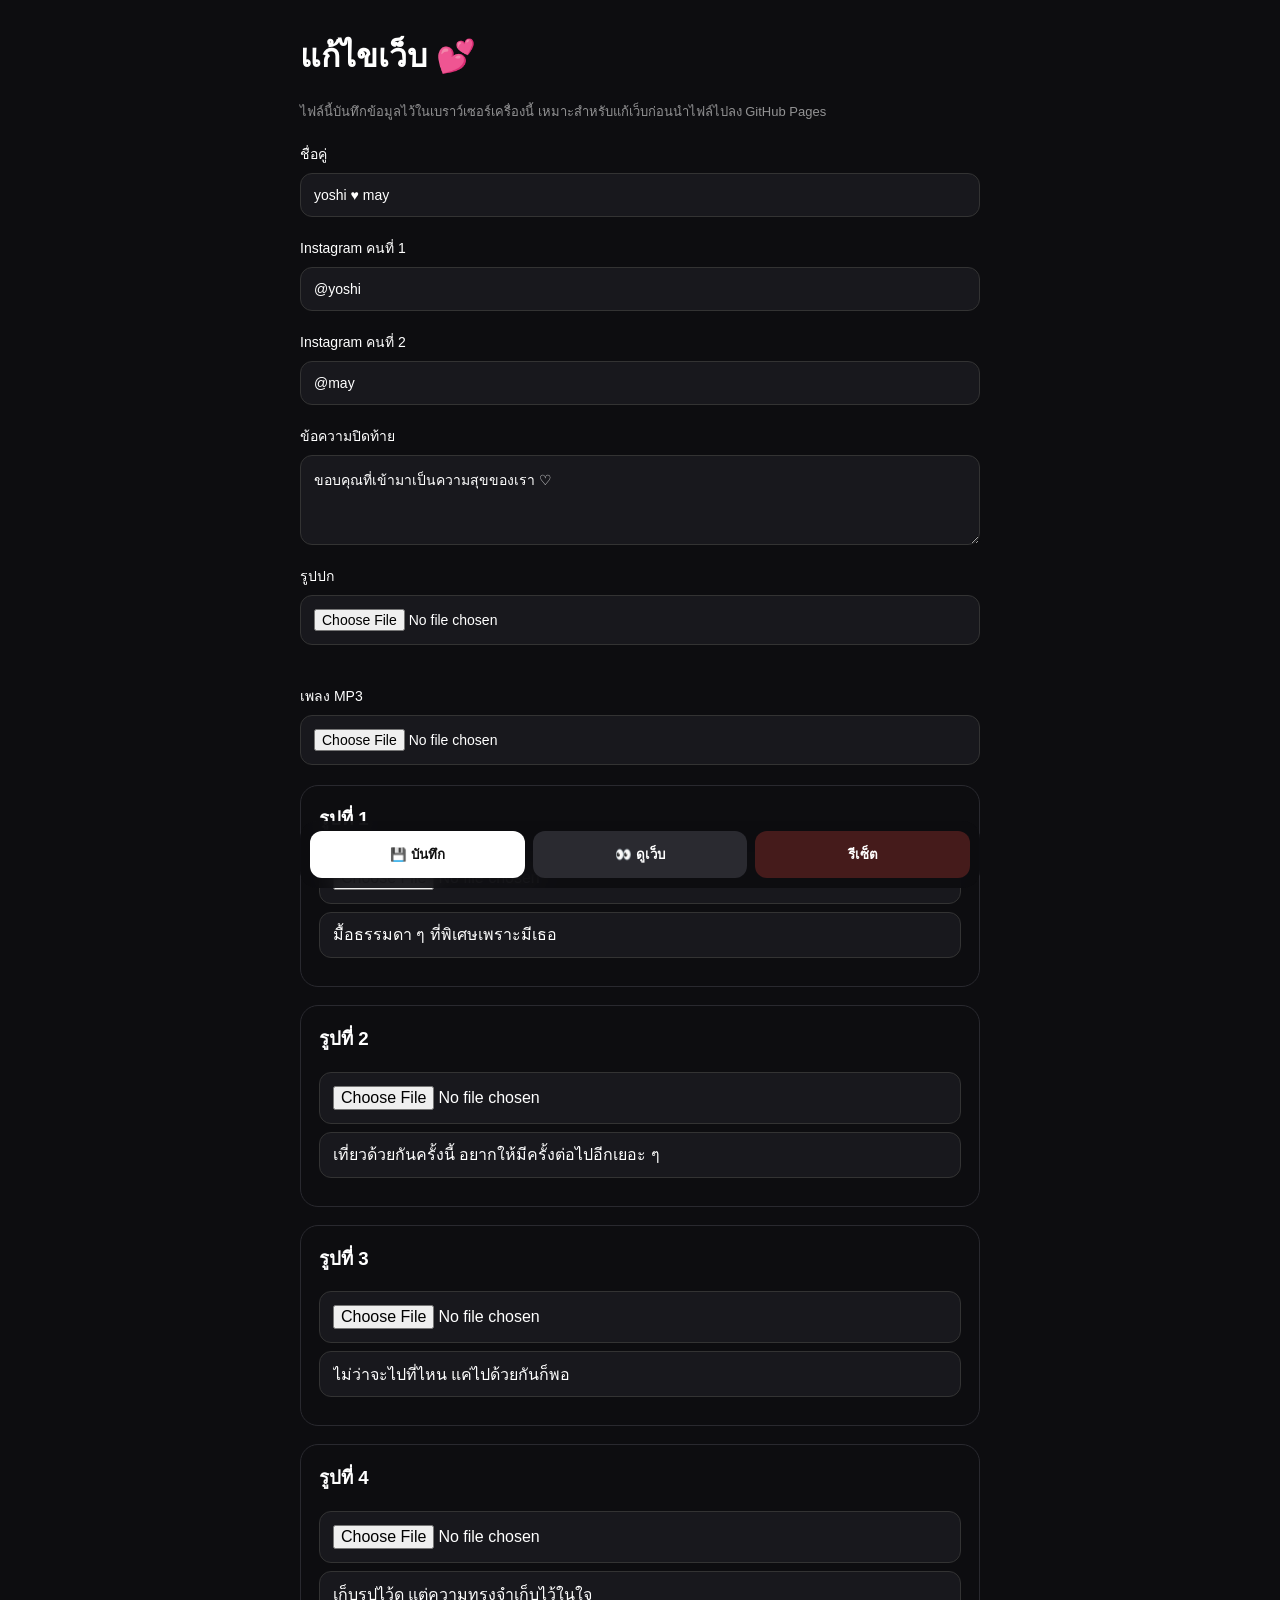
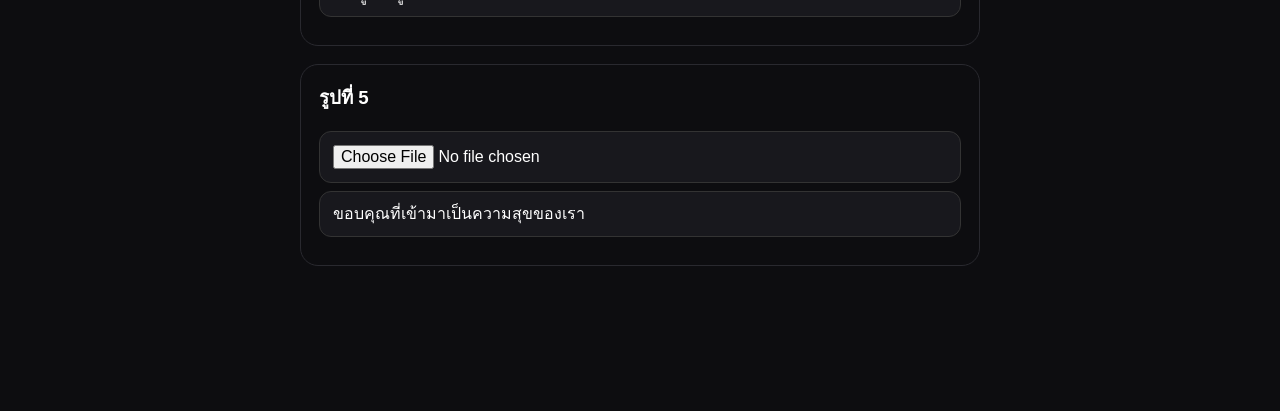
==== editor.html @ a1ca41bf "Add files via upload" ====
<!doctype html>
<html lang="th"><head><meta charset="utf-8"><meta name="viewport" content="width=device-width,initial-scale=1"><title>แก้ไขเว็บ | yoshi ♥️ may</title><link rel="stylesheet" href="editor.css"></head>
<body><div class="wrap"><h1>แก้ไขเว็บ 💕</h1><p class="hint">ไฟล์นี้บันทึกข้อมูลไว้ในเบราว์เซอร์เครื่องนี้ เหมาะสำหรับแก้เว็บก่อนนำไฟล์ไปลง GitHub Pages</p>
<label>ชื่อคู่<input id="coupleName"></label>
<label>Instagram คนที่ 1<input id="ig1"></label><label>Instagram คนที่ 2<input id="ig2"></label>
<label>ข้อความปิดท้าย<textarea id="ending"></textarea></label>
<label>รูปปก <input id="cover" type="file" accept="image/*"></label><img id="coverPreview" class="preview">
<label>เพลง MP3 <input id="music" type="file" accept="audio/mpeg,audio/mp3"></label>
<div id="photoInputs"></div>
<div class="buttons"><button onclick="save()">💾 บันทึก</button><button class="secondary" onclick="openSite()">👀 ดูเว็บ</button><button class="danger" onclick="resetData()">รีเซ็ต</button></div>
<p id="status"></p></div><script src="editor.js"></script></body></html>
---- editor.css ----
*{box-sizing:border-box}body{margin:0;background:#0d0d10;color:#fff;font-family:Arial,"Noto Sans Thai",sans-serif}.wrap{width:min(680px,92%);margin:30px auto 60px}h1{font-size:32px}.hint{opacity:.55;line-height:1.6;font-size:13px}label{display:block;margin:20px 0;font-size:14px}input,textarea{display:block;width:100%;margin-top:8px;padding:13px;border-radius:12px;border:1px solid #333;background:#18181d;color:#fff;font:inherit}textarea{min-height:90px;resize:vertical}.photo{padding:18px;border:1px solid #29292f;border-radius:18px;margin:18px 0}.photo h3{margin-top:0}.preview{max-width:180px;max-height:180px;object-fit:cover;border-radius:12px;display:block;margin-top:10px}.buttons{position:sticky;bottom:12px;display:flex;gap:8px;padding:10px;background:rgba(13,13,16,.9);backdrop-filter:blur(10px);border-radius:18px}button{flex:1;padding:13px;border:0;border-radius:12px;background:#fff;color:#111;font-weight:bold;cursor:pointer}.secondary{background:#2a2a30;color:#fff}.danger{background:#451b1b;color:#fff}#status{opacity:.7;text-align:center}
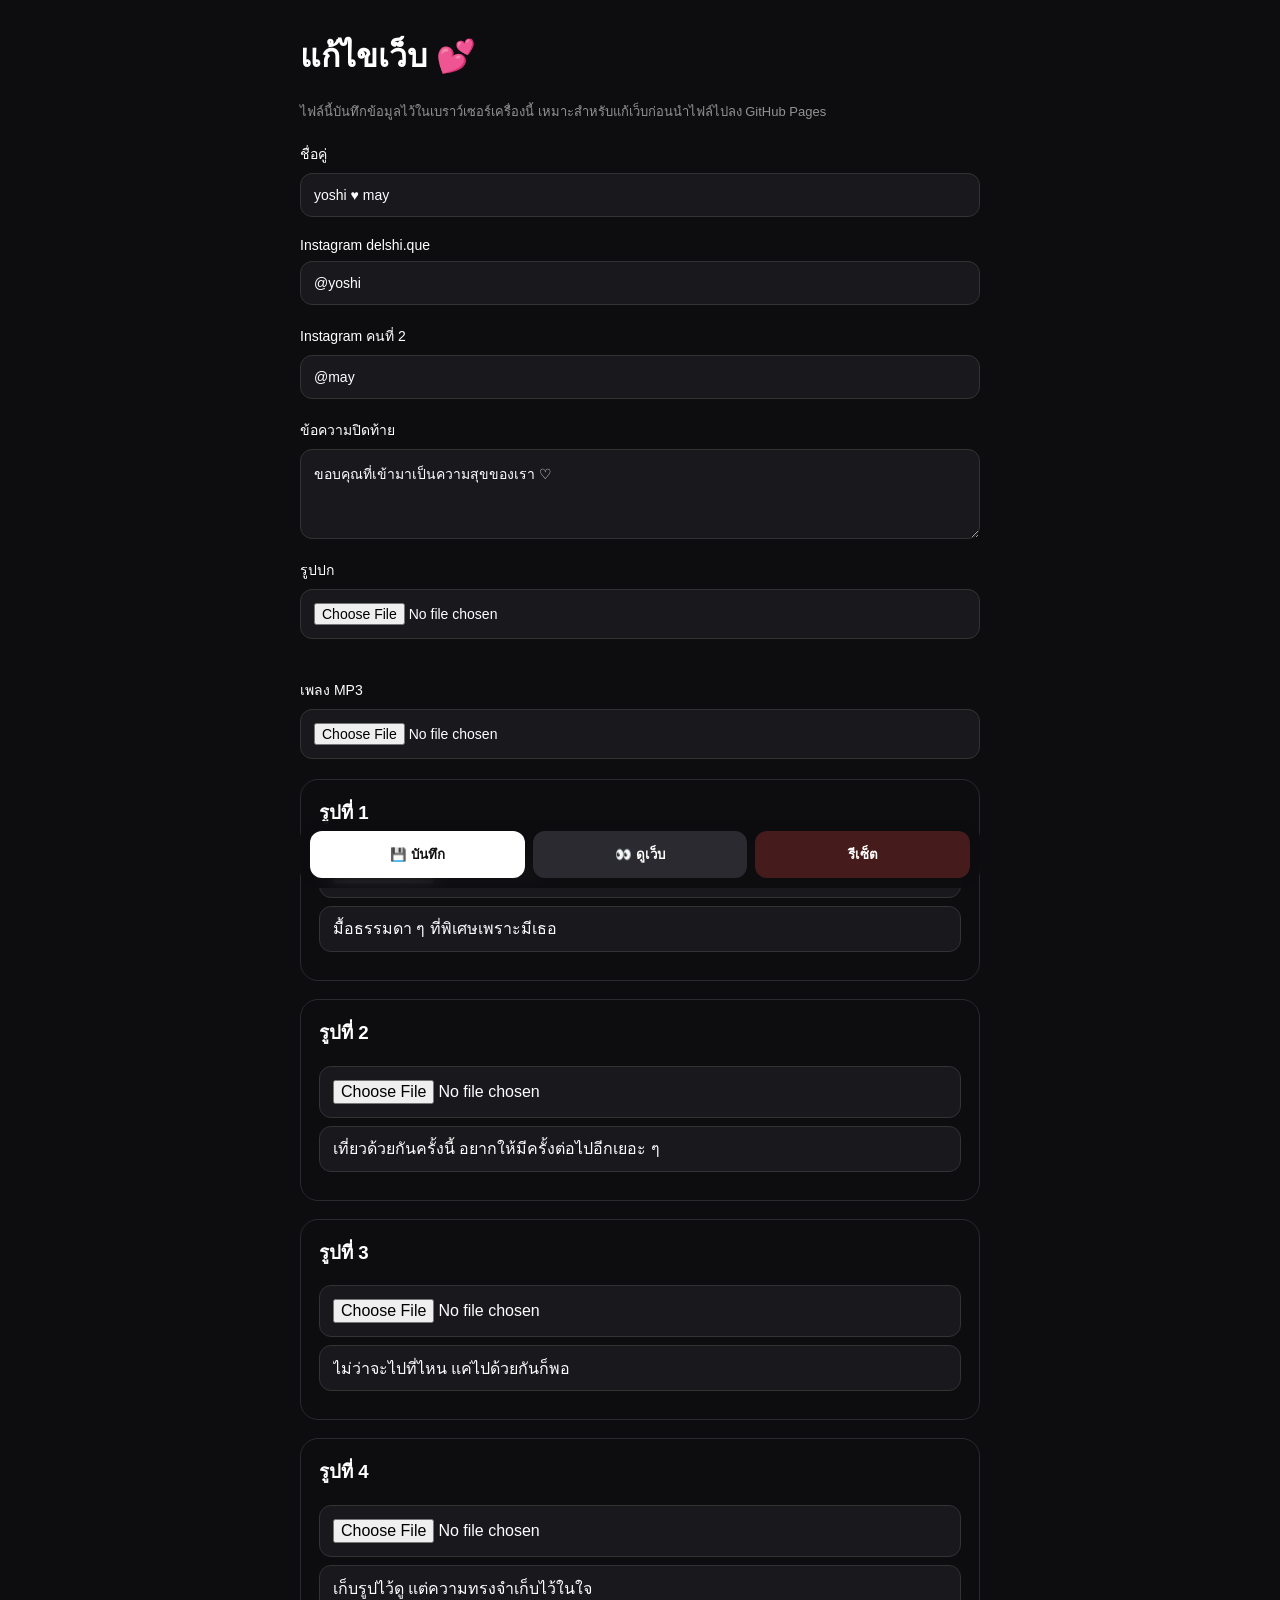
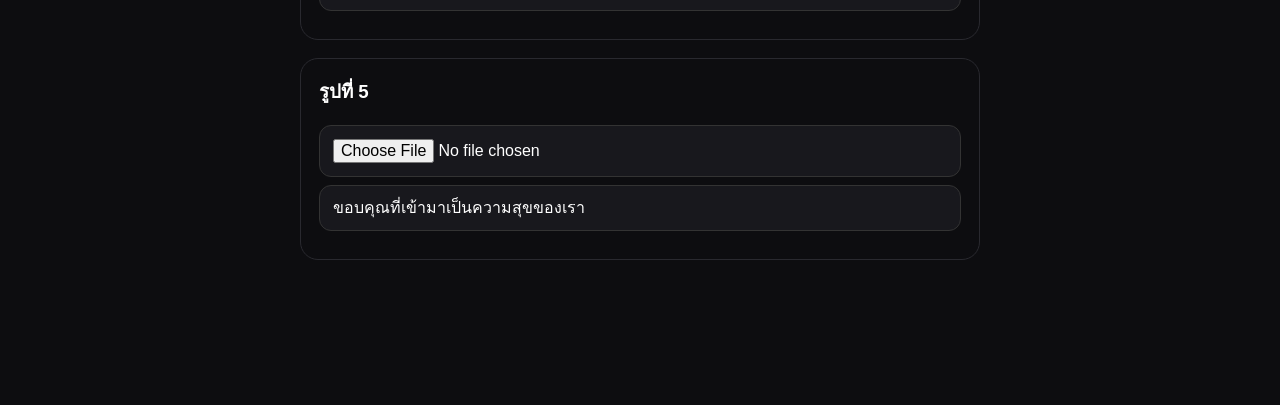
==== commit c11d5755: "Update editor.html" ====
--- a/editor.html
+++ b/editor.html
@@ -2,10 +2,10 @@
 <html lang="th"><head><meta charset="utf-8"><meta name="viewport" content="width=device-width,initial-scale=1"><title>แก้ไขเว็บ | yoshi ♥️ may</title><link rel="stylesheet" href="editor.css"></head>
 <body><div class="wrap"><h1>แก้ไขเว็บ 💕</h1><p class="hint">ไฟล์นี้บันทึกข้อมูลไว้ในเบราว์เซอร์เครื่องนี้ เหมาะสำหรับแก้เว็บก่อนนำไฟล์ไปลง GitHub Pages</p>
 <label>ชื่อคู่<input id="coupleName"></label>
-<label>Instagram คนที่ 1<input id="ig1"></label><label>Instagram คนที่ 2<input id="ig2"></label>
+<label>Instagram delshi.que<input id="ig1"></label><label>Instagram คนที่ 2<input id="ig2"></label>
 <label>ข้อความปิดท้าย<textarea id="ending"></textarea></label>
 <label>รูปปก <input id="cover" type="file" accept="image/*"></label><img id="coverPreview" class="preview">
 <label>เพลง MP3 <input id="music" type="file" accept="audio/mpeg,audio/mp3"></label>
 <div id="photoInputs"></div>
 <div class="buttons"><button onclick="save()">💾 บันทึก</button><button class="secondary" onclick="openSite()">👀 ดูเว็บ</button><button class="danger" onclick="resetData()">รีเซ็ต</button></div>
-<p id="status"></p></div><script src="editor.js"></script></body></html>+<p id="status"></p></div><script src="editor.js"></script></body></html>
